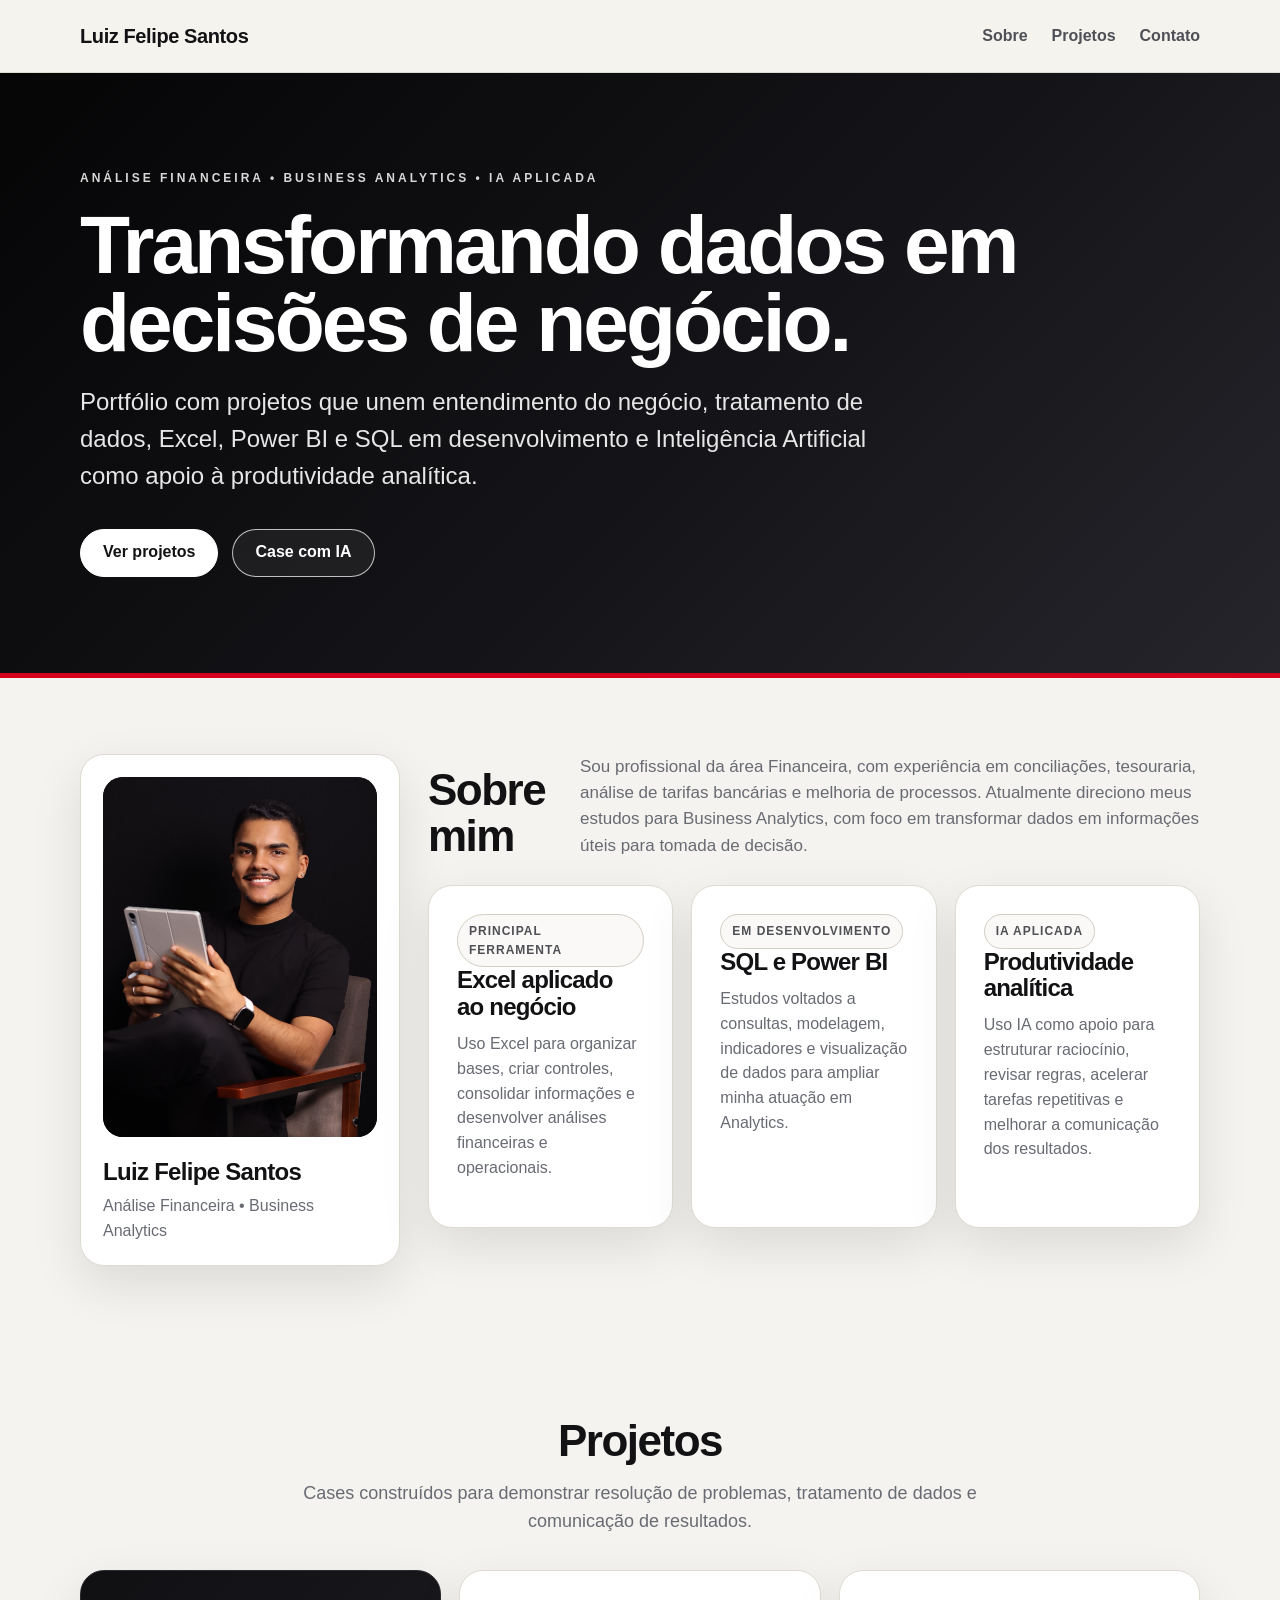
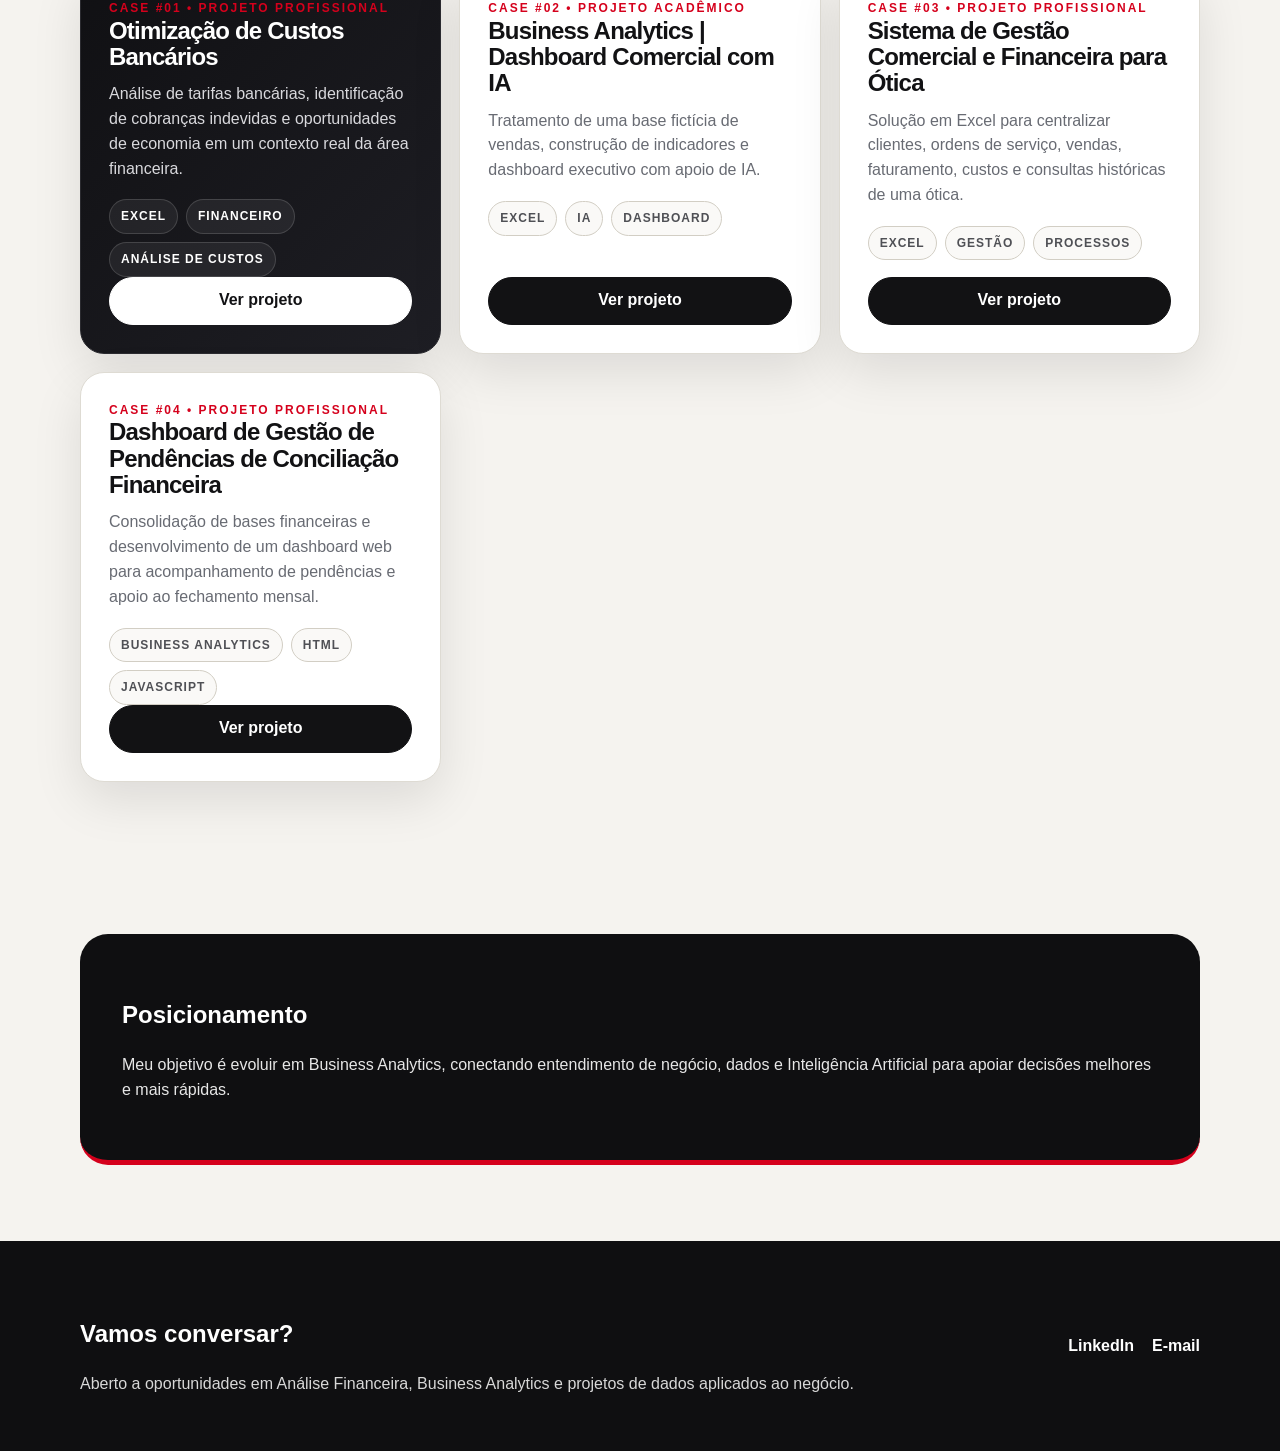
==== index.html @ 240e3f39 "Add files via upload" ====
<!DOCTYPE html>
<html lang="pt-BR">
<head>
  <meta charset="UTF-8">
  <meta name="viewport" content="width=device-width, initial-scale=1.0">
  <title>Luiz Felipe Santos | Portfólio</title>
  <link rel="stylesheet" href="style.css">
</head>
<body>
  <nav class="nav">
    <div class="container nav-inner">
      <a class="logo" href="index.html">Luiz Felipe Santos</a>
      <div class="nav-links">
        <a href="index.html#sobre">Sobre</a>
        <a href="index.html#projetos">Projetos</a>
        <a href="index.html#contato">Contato</a>
      </div>
    </div>
  </nav>

  <header class="hero">
    <div class="container">
      <div class="eyebrow">Análise Financeira • Business Analytics • IA aplicada</div>
      <h1>Transformando dados em decisões de negócio.</h1>
      <p>Portfólio com projetos que unem entendimento do negócio, tratamento de dados, Excel, Power BI e SQL em desenvolvimento e Inteligência Artificial como apoio à produtividade analítica.</p>
      <div class="actions">
        <a class="btn light" href="#projetos">Ver projetos</a>
        <a class="btn outline" href="case-02.html">Case com IA</a>
      </div>
    </div>
  </header>

  <section id="sobre">
    <div class="container about-layout">
      <aside class="profile-card">
        <div class="profile-img">
          <img src="assets/foto-perfil.jpg" alt="Foto de Luiz Felipe Santos">
        </div>
        <h3>Luiz Felipe Santos</h3>
        <p>Análise Financeira • Business Analytics</p>
      </aside>

      <div>
        <div class="section-head">
          <h2>Sobre mim</h2>
          <p>Sou profissional da área Financeira, com experiência em conciliações, tesouraria, análise de tarifas bancárias e melhoria de processos. Atualmente direciono meus estudos para Business Analytics, com foco em transformar dados em informações úteis para tomada de decisão.</p>
        </div>
        <div class="grid three">
          <div class="card">
            <span class="pill">Principal ferramenta</span>
            <h3>Excel aplicado ao negócio</h3>
            <p>Uso Excel para organizar bases, criar controles, consolidar informações e desenvolver análises financeiras e operacionais.</p>
          </div>
          <div class="card">
            <span class="pill">Em desenvolvimento</span>
            <h3>SQL e Power BI</h3>
            <p>Estudos voltados a consultas, modelagem, indicadores e visualização de dados para ampliar minha atuação em Analytics.</p>
          </div>
          <div class="card">
            <span class="pill">IA aplicada</span>
            <h3>Produtividade analítica</h3>
            <p>Uso IA como apoio para estruturar raciocínio, revisar regras, acelerar tarefas repetitivas e melhorar a comunicação dos resultados.</p>
          </div>
        </div>
      </div>
    </div>
  </section>

  <section id="projetos">
    <div class="container">
      <div class="section-head center">
        <h2>Projetos</h2>
        <p>Cases construídos para demonstrar resolução de problemas, tratamento de dados e comunicação de resultados.</p>
      </div>
      <div class="grid three">
        <article class="card project-card featured">
          <div>
            <div class="num">Case #01 • Projeto profissional</div>
            <h3>Otimização de Custos Bancários</h3>
            <p>Análise de tarifas bancárias, identificação de cobranças indevidas e oportunidades de economia em um contexto real da área financeira.</p>
            <div class="tag-list">
              <span class="pill">Excel</span>
              <span class="pill">Financeiro</span>
              <span class="pill">Análise de custos</span>
            </div>
          </div>
          <a class="btn light" href="case-01.html">Ver projeto</a>
        </article>
        <article class="card project-card">
          <div>
            <div class="num">Case #02 • Projeto acadêmico</div>
            <h3>Business Analytics | Dashboard Comercial com IA</h3>
            <p>Tratamento de uma base fictícia de vendas, construção de indicadores e dashboard executivo com apoio de IA.</p>
            <div class="tag-list">
              <span class="pill">Excel</span>
              <span class="pill">IA</span>
              <span class="pill">Dashboard</span>
            </div>
          </div>
          <a class="btn" href="case-02.html">Ver projeto</a>
        </article>
        <article class="card project-card">
          <div>
            <div class="num">Case #03 • Projeto profissional</div>
            <h3>Sistema de Gestão Comercial e Financeira para Ótica</h3>
            <p>Solução em Excel para centralizar clientes, ordens de serviço, vendas, faturamento, custos e consultas históricas de uma ótica.</p>
            <div class="tag-list">
              <span class="pill">Excel</span>
              <span class="pill">Gestão</span>
              <span class="pill">Processos</span>
            </div>
          </div>
          <a class="btn" href="case-03.html">Ver projeto</a>
        </article>

        <article class="card project-card">
          <div>
            <div class="num">Case #04 • Projeto profissional</div>
            <h3>Dashboard de Gestão de Pendências de Conciliação Financeira</h3>
            <p>Consolidação de bases financeiras e desenvolvimento de um dashboard web para acompanhamento de pendências e apoio ao fechamento mensal.</p>
            <div class="tag-list">
              <span class="pill">Business Analytics</span>
              <span class="pill">HTML</span>
              <span class="pill">JavaScript</span>
            </div>
          </div>
          <a class="btn" href="case-04.html">Ver projeto</a>
        </article>
      </div>
    </div>
  </section>

  <section>
    <div class="container">
      <div class="dark-card">
        <h2>Posicionamento</h2>
        <p>Meu objetivo é evoluir em Business Analytics, conectando entendimento de negócio, dados e Inteligência Artificial para apoiar decisões melhores e mais rápidas.</p>
      </div>
    </div>
  </section>

  <footer class="footer" id="contato">
    <div class="container">
      <div>
        <h2>Vamos conversar?</h2>
        <p>Aberto a oportunidades em Análise Financeira, Business Analytics e projetos de dados aplicados ao negócio.</p>
      </div>
      <div>
        <a href="https://www.linkedin.com/in/luizd0sanj0s" target="_blank">LinkedIn</a>
        <a href="mailto:lfelipe.anj0santos@gmail.com">E-mail</a>
      </div>
    </div>
  </footer>
</body>
</html>
---- style.css ----
:root{
  --bg:#f5f3ef; --paper:#ffffff; --ink:#121214; --muted:#686b73; --soft:#efede8;
  --dark:#0b0b0d; --dark2:#17171b; --line:#dedbd3; --red:#d5001c; --gold:#b99a5b;
  --radius:24px; --shadow:0 18px 50px rgba(0,0,0,.10);
  --font:"Inter","Segoe UI",Arial,sans-serif;
}
*{box-sizing:border-box}
html{scroll-behavior:smooth}
body{margin:0;background:var(--bg);color:var(--ink);font-family:var(--font);line-height:1.55}
a{color:inherit;text-decoration:none}
img{max-width:100%;display:block}
.container{width:min(1120px,calc(100% - 40px));margin:0 auto}
.nav{position:sticky;top:0;z-index:20;background:rgba(245,243,239,.94);backdrop-filter:blur(14px);border-bottom:1px solid var(--line)}
.nav-inner{height:72px;display:flex;align-items:center;justify-content:space-between}
.logo{font-weight:900;letter-spacing:-.4px;font-size:20px}
.nav-links{display:flex;gap:24px;align-items:center;color:#4e5056;font-weight:650}
.nav-links a:hover{color:var(--red)}
.hero{background:linear-gradient(135deg,#050506 0%,#141418 55%,#25252b 100%);color:#fff;border-bottom:5px solid var(--red);padding:96px 0}
.eyebrow{font-size:12px;text-transform:uppercase;letter-spacing:3px;font-weight:900;color:#d8d8d8;margin-bottom:18px}
.hero h1{font-size:clamp(42px,7vw,82px);line-height:.96;margin:0 0 20px;letter-spacing:-3px;max-width:940px}
.hero p{font-size:clamp(18px,2.2vw,24px);max-width:830px;color:#e6e6e6;margin:0 0 34px}
.actions,.case-nav{display:flex;gap:14px;flex-wrap:wrap}
.btn{display:inline-flex;align-items:center;justify-content:center;min-height:48px;padding:0 22px;border-radius:999px;border:1px solid var(--ink);font-weight:850;background:var(--ink);color:#fff;transition:.2s;box-shadow:none}
.btn:hover{transform:translateY(-1px);background:var(--red);border-color:var(--red);color:#fff}
.btn.light{background:#fff;color:var(--ink);border-color:#fff}
.btn.light:hover{background:var(--red);border-color:var(--red);color:#fff}
.btn.outline{background:transparent;color:var(--ink);border-color:#9d9d9d}
.hero .btn.outline,.case-hero .btn.outline,.dark-card .btn.outline{color:#fff;border-color:#ffffffb8;background:rgba(255,255,255,.06)}
.hero .btn.outline:hover,.case-hero .btn.outline:hover,.dark-card .btn.outline:hover{border-color:var(--red);background:var(--red);color:#fff}
section{padding:76px 0}
.section-head{display:flex;align-items:end;justify-content:space-between;gap:20px;margin-bottom:26px}
.section-head h2{font-size:clamp(28px,4vw,44px);line-height:1.04;margin:0;letter-spacing:-1.5px}
.section-head p{max-width:620px;margin:0;color:var(--muted);font-size:17px}
.section-head.center{display:block;text-align:center;margin-bottom:34px}
.section-head.center h2{margin-bottom:16px}
.section-head.center p{margin:0 auto;max-width:760px;font-size:18px}
.grid{display:grid;gap:18px}
.grid.two{grid-template-columns:repeat(2,1fr)}
.grid.three{grid-template-columns:repeat(3,1fr)}
.card{background:var(--paper);border:1px solid var(--line);border-radius:var(--radius);padding:28px;box-shadow:var(--shadow)}
.card h3{font-size:24px;line-height:1.1;margin:0 0 12px;letter-spacing:-.8px}
.card p{color:var(--muted);margin:0 0 18px}
.pill{display:inline-flex;align-items:center;border:1px solid #d2cec4;background:#faf9f7;border-radius:999px;padding:7px 11px;font-size:12px;text-transform:uppercase;letter-spacing:1px;font-weight:900;color:#4f5055}
.tag-list{display:flex;gap:8px;flex-wrap:wrap;margin-top:16px}
.about-layout{display:grid;grid-template-columns:320px 1fr;gap:28px;align-items:start}
.profile-card{background:#fff;border:1px solid var(--line);border-radius:var(--radius);padding:22px;box-shadow:var(--shadow)}
.profile-img{border-radius:20px;overflow:hidden;background:#111;margin-bottom:16px}
.profile-card h3{margin:0 0 4px;font-size:24px;letter-spacing:-.7px}
.profile-card p{margin:0;color:var(--muted)}
.profile-note{font-size:12px;color:#777;margin-top:12px;border-top:1px solid var(--line);padding-top:12px}
.project-card{min-height:360px;display:flex;flex-direction:column;justify-content:space-between;position:relative;overflow:hidden}
.project-card.featured{background:linear-gradient(135deg,#101013,#1e1e24);color:#fff;border-color:#2b2b30}
.project-card.featured p{color:#d9d9dd}
.project-card .num{font-weight:900;letter-spacing:2px;color:var(--red);text-transform:uppercase;font-size:12px}
.project-card.featured .pill{background:#ffffff10;color:#fff;border-color:#ffffff25}
.dark-card{background:#0f0f11;color:#fff;border-radius:28px;padding:42px;border-bottom:5px solid var(--red)}
.dark-card p{color:#e7e7e7}
.case-hero{background:linear-gradient(135deg,#050506 0%,#16161a 60%,#25252b 100%);color:#fff;border-bottom:5px solid var(--red);padding:70px 0 86px}
.case-hero h1{font-size:clamp(40px,6vw,72px);line-height:1;margin:0 0 20px;letter-spacing:-2.8px;max-width:960px}
.case-hero p{font-size:20px;max-width:860px;color:#e7e7e7;margin:0}
.case-meta{display:flex;gap:10px;flex-wrap:wrap;margin:30px 0}
.case-nav{margin-top:34px}
.content{padding:68px 0}
.content-grid{display:grid;grid-template-columns:300px 1fr;gap:34px}
.sidebar{position:sticky;top:96px;align-self:start}
.sidebar .card{padding:20px}
.sidebar a{display:block;padding:10px 0;color:var(--muted);font-weight:700;border-bottom:1px solid #ece8df}
.sidebar a:hover{color:var(--red)}
.article{display:grid;gap:22px}
.article-block{background:#fff;border:1px solid var(--line);border-radius:var(--radius);padding:30px;box-shadow:var(--shadow)}
.article-block h2{font-size:30px;margin:0 0 14px;letter-spacing:-1px}
.article-block p{color:#555861;margin:0 0 14px}
.article-block ul{margin:10px 0 0;padding-left:20px;color:#555861}
.article-block li{margin-bottom:8px}
.metric-grid{display:grid;grid-template-columns:repeat(3,1fr);gap:14px}
.metric{background:#faf9f7;border:1px solid #e2ded5;border-radius:18px;padding:18px}
.metric strong{display:block;font-size:24px;margin-bottom:3px}
.metric span{color:var(--muted);font-size:13px}
.evidence-grid{display:grid;grid-template-columns:repeat(3,1fr);gap:16px}
.evidence{background:#fff;border:1px solid var(--line);border-radius:18px;overflow:hidden}
.evidence img{height:185px;width:100%;object-fit:cover;background:#eee}
.evidence .placeholder{height:185px;background:linear-gradient(135deg,#111,#2a2a30);color:#fff;display:grid;place-items:center;text-align:center;font-weight:900;letter-spacing:1px;padding:20px}
.evidence div{padding:14px}
.evidence strong{display:block;margin-bottom:4px}
.evidence span{color:var(--muted);font-size:13px}
.footer{padding:54px 0;background:#0f0f11;color:#fff}
.footer .container{display:flex;justify-content:space-between;gap:24px;align-items:center}
.footer p{margin:0;color:#d8d8d8}
.footer a{font-weight:850;color:#fff;margin-left:16px}
.footer a:hover{color:var(--red)}
@media(max-width:850px){.nav-inner{height:auto;padding:18px 0;gap:16px;align-items:flex-start}.nav-links{gap:12px;flex-wrap:wrap}.hero{padding:70px 0}.section-head{display:block}.section-head p{margin-top:12px}.grid.two,.grid.three,.content-grid,.metric-grid,.evidence-grid,.about-layout{grid-template-columns:1fr}.sidebar{position:static}.footer .container{display:block}.footer a{display:inline-block;margin:14px 14px 0 0}.project-card{min-height:auto}.case-hero{padding:54px 0}}


/* Ajustes finais - inclusão Case #02 */
.profile-img img{width:100%;height:360px;object-fit:cover;object-position:center top;}
.profile-card{overflow:hidden;}
.case-hero .btn.light{background:#fff !important;color:#111 !important;border-color:#fff !important;}
.case-hero .btn.light:hover{background:var(--red) !important;color:#fff !important;border-color:var(--red) !important;}
.section-head.center{max-width:900px;margin-left:auto;margin-right:auto;text-align:center;}
.section-head.center p{margin-left:auto;margin-right:auto;text-align:center;}
.footer .container > div:last-child{display:flex;gap:18px;flex-wrap:wrap;}
.footer a{margin-left:0;}
@media(max-width:850px){.profile-img img{height:300px}.footer .container > div:last-child{margin-top:18px}}
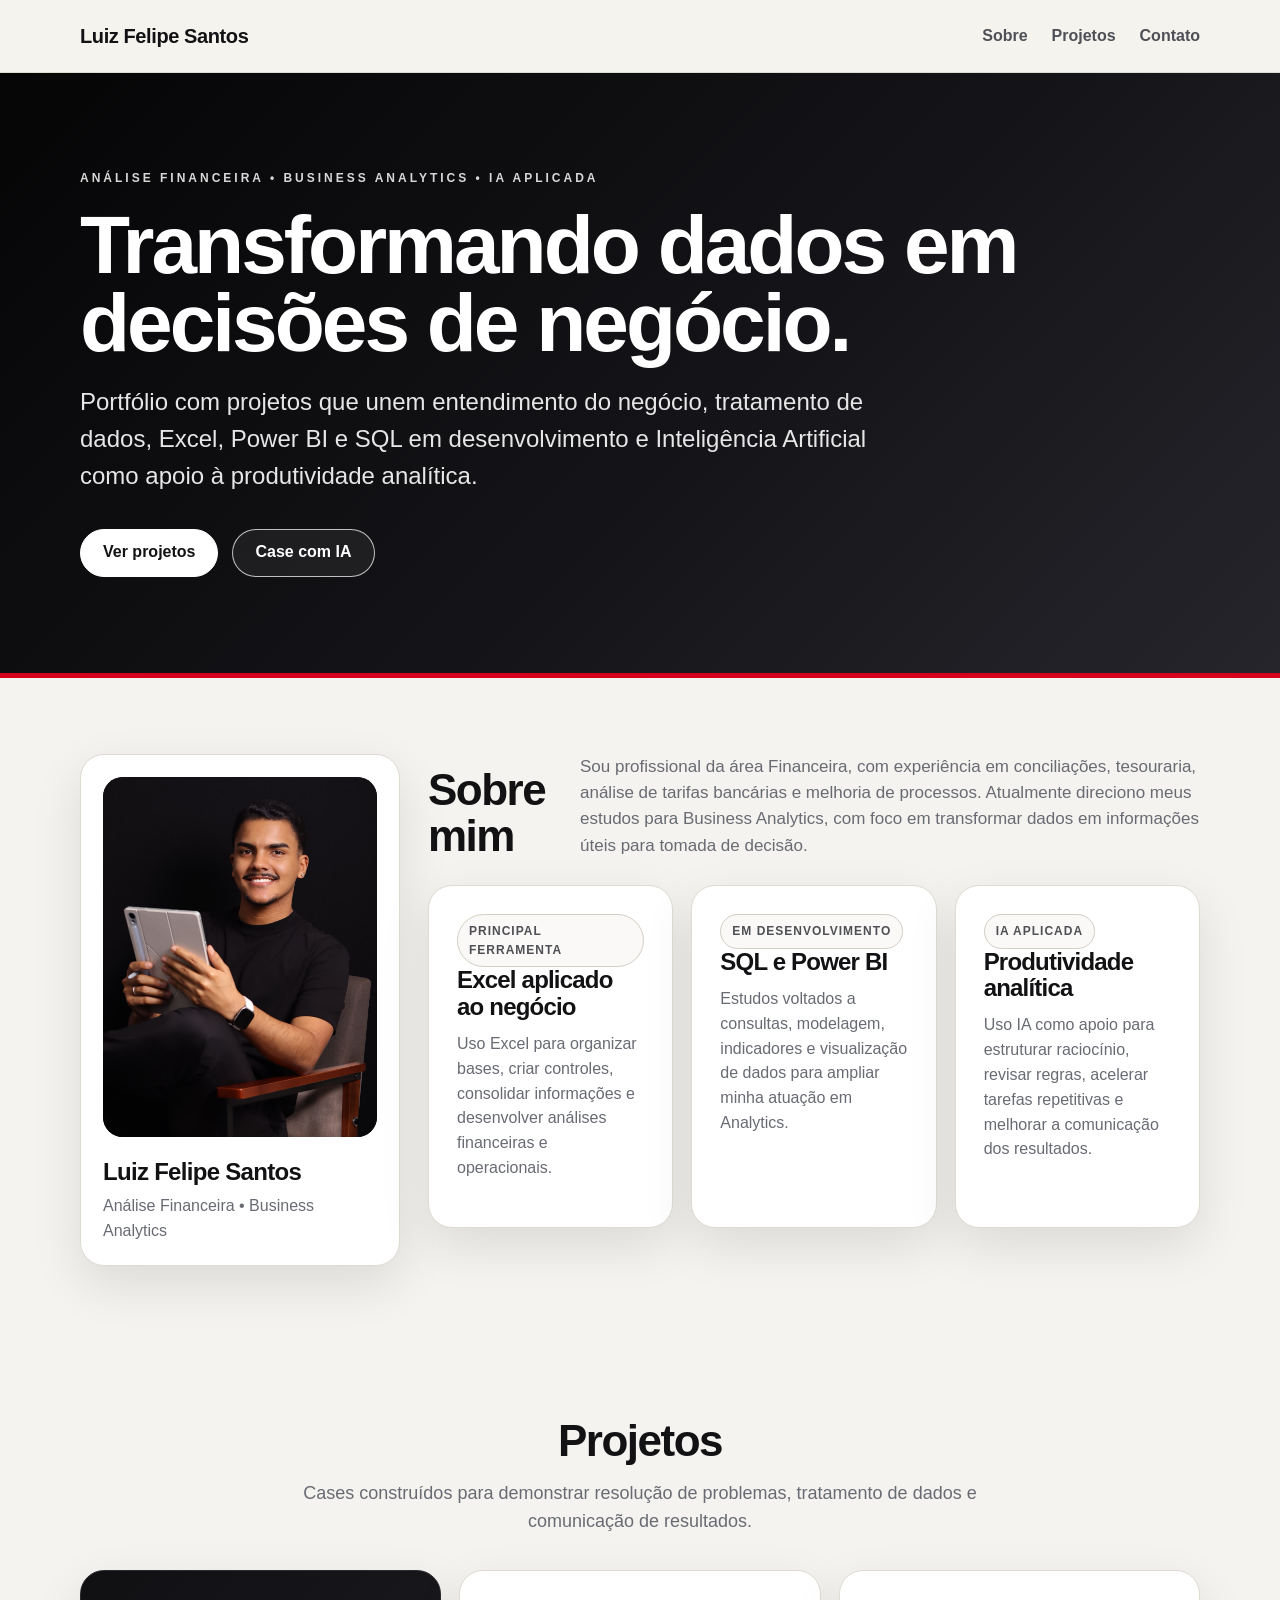
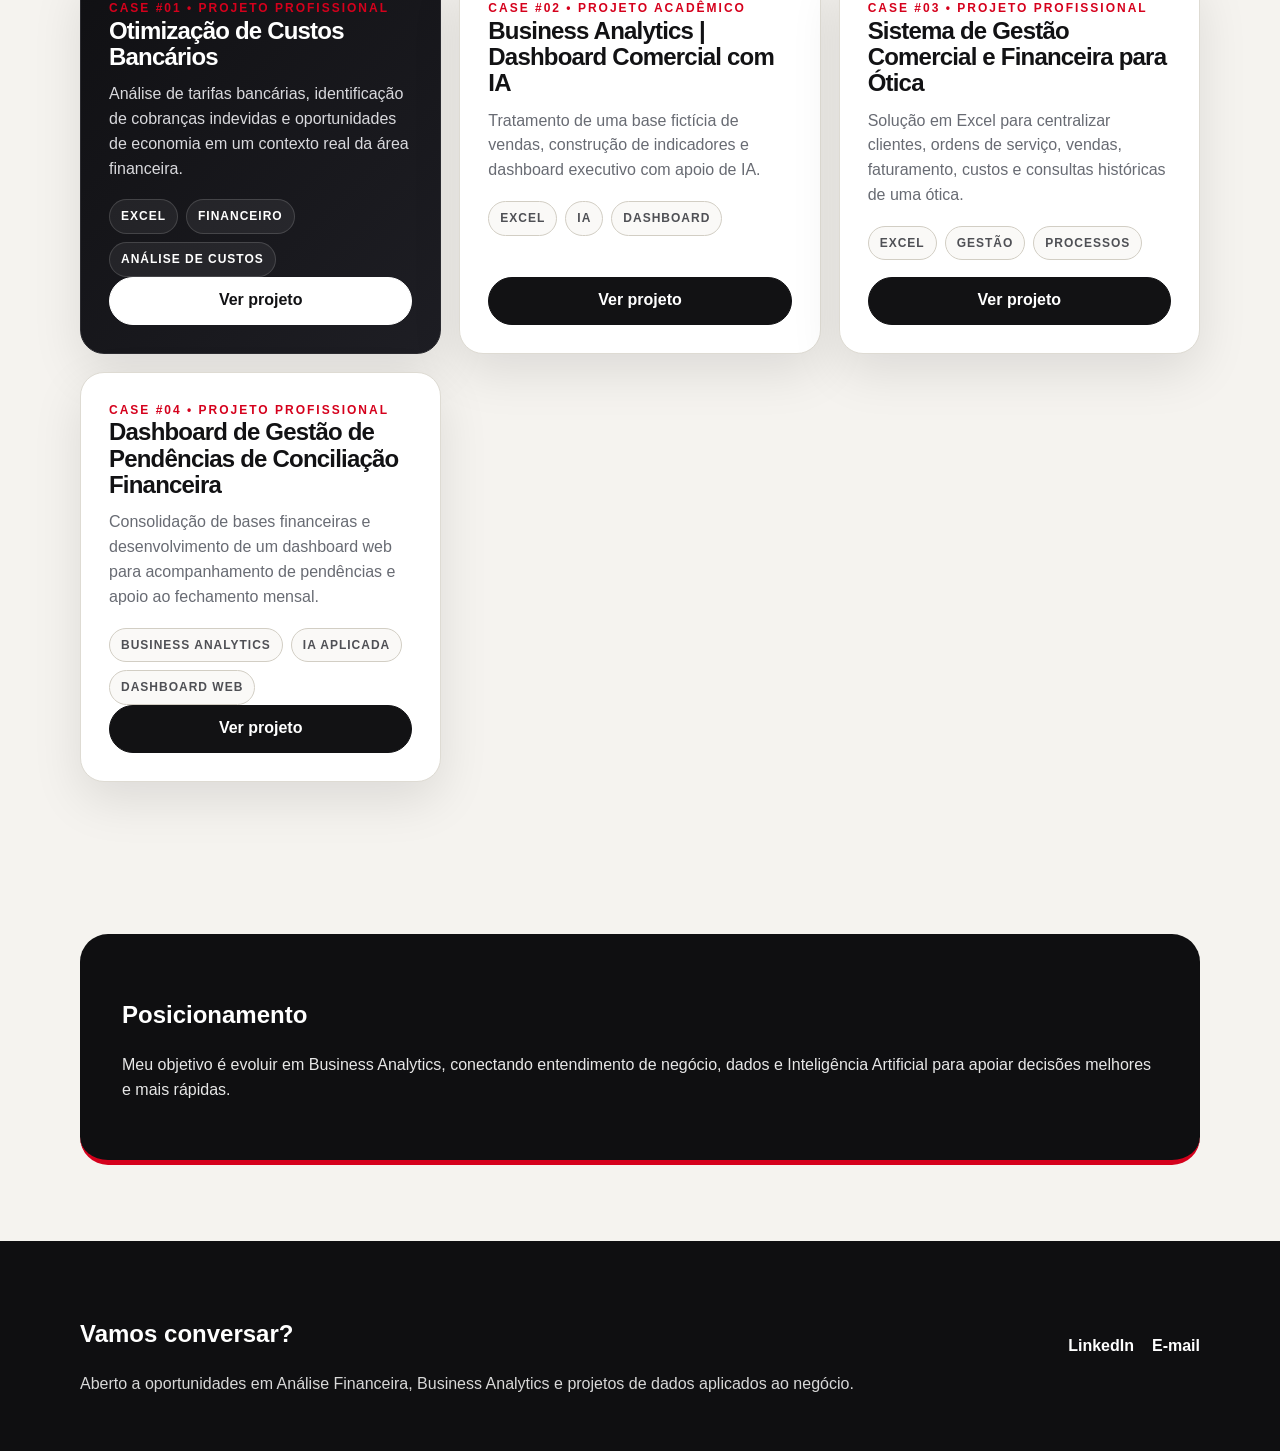
==== commit 4f6677db: "Rename index-corrigido.html to index.html" ====
--- a/index.html
+++ b/index.html
@@ -120,8 +120,8 @@
             <p>Consolidação de bases financeiras e desenvolvimento de um dashboard web para acompanhamento de pendências e apoio ao fechamento mensal.</p>
             <div class="tag-list">
               <span class="pill">Business Analytics</span>
-              <span class="pill">HTML</span>
-              <span class="pill">JavaScript</span>
+              <span class="pill">IA Aplicada</span>
+              <span class="pill">Dashboard Web</span>
             </div>
           </div>
           <a class="btn" href="case-04.html">Ver projeto</a>
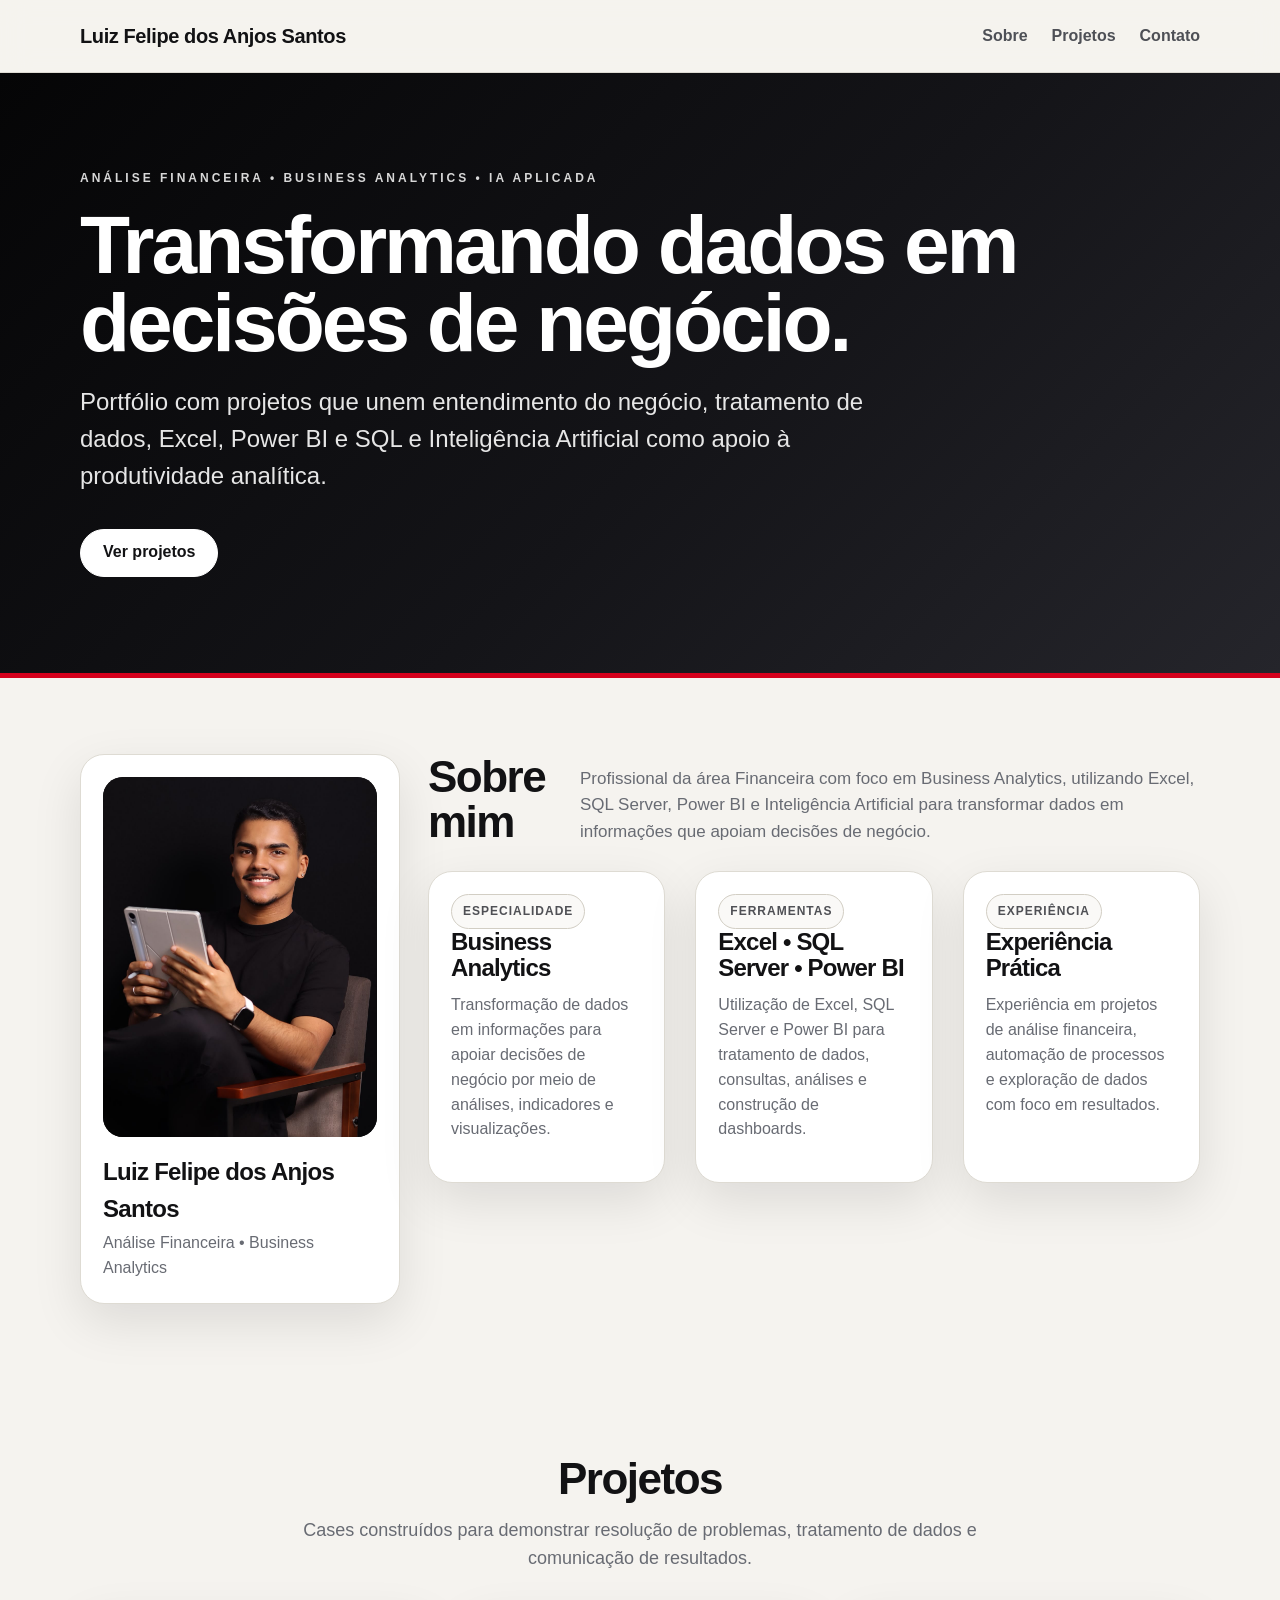
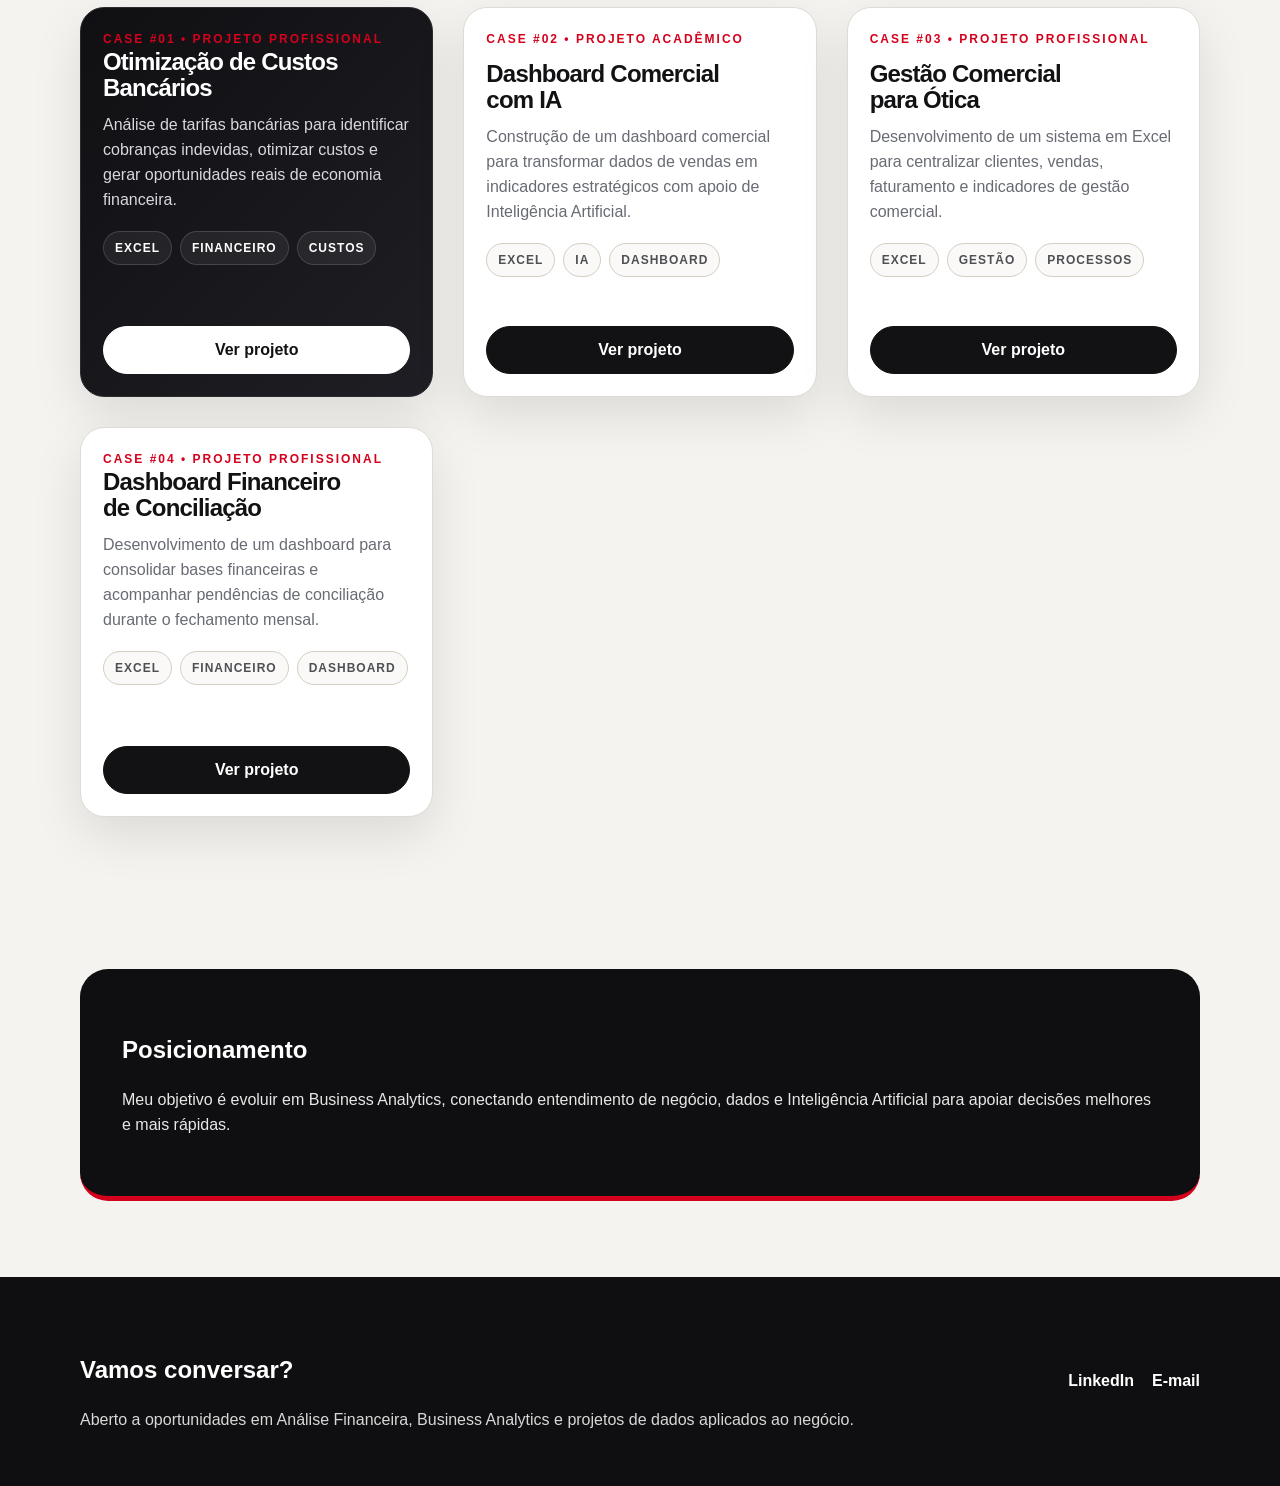
==== commit e2dc9e90: "Melhorias de layout e conteúdo" ====
--- a/index.html
+++ b/index.html
@@ -3,13 +3,13 @@
 <head>
   <meta charset="UTF-8">
   <meta name="viewport" content="width=device-width, initial-scale=1.0">
-  <title>Luiz Felipe Santos | Portfólio</title>
+  <title>Luiz Felipe dos Anjos Santos | Portfólio</title>
   <link rel="stylesheet" href="style.css">
 </head>
 <body>
   <nav class="nav">
     <div class="container nav-inner">
-      <a class="logo" href="index.html">Luiz Felipe Santos</a>
+      <a class="logo" href="index.html">Luiz Felipe dos Anjos Santos</a>
       <div class="nav-links">
         <a href="index.html#sobre">Sobre</a>
         <a href="index.html#projetos">Projetos</a>
@@ -22,10 +22,9 @@
     <div class="container">
       <div class="eyebrow">Análise Financeira • Business Analytics • IA aplicada</div>
       <h1>Transformando dados em decisões de negócio.</h1>
-      <p>Portfólio com projetos que unem entendimento do negócio, tratamento de dados, Excel, Power BI e SQL em desenvolvimento e Inteligência Artificial como apoio à produtividade analítica.</p>
+      <p>Portfólio com projetos que unem entendimento do negócio, tratamento de dados, Excel, Power BI e SQL e Inteligência Artificial como apoio à produtividade analítica.</p>
       <div class="actions">
         <a class="btn light" href="#projetos">Ver projetos</a>
-        <a class="btn outline" href="case-02.html">Case com IA</a>
       </div>
     </div>
   </header>
@@ -36,31 +35,39 @@
         <div class="profile-img">
           <img src="assets/foto-perfil.jpg" alt="Foto de Luiz Felipe Santos">
         </div>
-        <h3>Luiz Felipe Santos</h3>
+        <h3>Luiz Felipe dos Anjos Santos</h3>
         <p>Análise Financeira • Business Analytics</p>
       </aside>
 
       <div>
         <div class="section-head">
           <h2>Sobre mim</h2>
-          <p>Sou profissional da área Financeira, com experiência em conciliações, tesouraria, análise de tarifas bancárias e melhoria de processos. Atualmente direciono meus estudos para Business Analytics, com foco em transformar dados em informações úteis para tomada de decisão.</p>
+          <p>
+Profissional da área Financeira com foco em Business Analytics, utilizando Excel, SQL Server, Power BI e Inteligência Artificial para transformar dados em informações que apoiam decisões de negócio.
+</p>
         </div>
         <div class="grid three">
           <div class="card">
-            <span class="pill">Principal ferramenta</span>
-            <h3>Excel aplicado ao negócio</h3>
-            <p>Uso Excel para organizar bases, criar controles, consolidar informações e desenvolver análises financeiras e operacionais.</p>
-          </div>
+    <span class="pill">Especialidade</span>
+    <h3>Business Analytics</h3>
+    <p>
+        Transformação de dados em informações para apoiar decisões de negócio por meio de análises, indicadores e visualizações.
+    </p>
+</div>
           <div class="card">
-            <span class="pill">Em desenvolvimento</span>
-            <h3>SQL e Power BI</h3>
-            <p>Estudos voltados a consultas, modelagem, indicadores e visualização de dados para ampliar minha atuação em Analytics.</p>
-          </div>
+    <span class="pill">Ferramentas</span>
+    <h3>Excel • SQL Server • Power BI</h3>
+    <p>
+        Utilização de Excel, SQL Server e Power BI para tratamento de dados, consultas, análises e construção de dashboards.
+    </p>
+</div>
           <div class="card">
-            <span class="pill">IA aplicada</span>
-            <h3>Produtividade analítica</h3>
-            <p>Uso IA como apoio para estruturar raciocínio, revisar regras, acelerar tarefas repetitivas e melhorar a comunicação dos resultados.</p>
-          </div>
+    <span class="pill">Experiência</span>
+    <h3>Experiência Prática</h3>
+    <p>
+        Experiência em projetos de análise financeira, automação de processos e exploração de dados com foco em resultados.
+    </p>
+</div>
         </div>
       </div>
     </div>
@@ -76,12 +83,12 @@
         <article class="card project-card featured">
           <div>
             <div class="num">Case #01 • Projeto profissional</div>
-            <h3>Otimização de Custos Bancários</h3>
-            <p>Análise de tarifas bancárias, identificação de cobranças indevidas e oportunidades de economia em um contexto real da área financeira.</p>
+            <h3>Otimização de Custos<br>Bancários</h3>
+            <p>Análise de tarifas bancárias para identificar cobranças indevidas, otimizar custos e gerar oportunidades reais de economia financeira.</p>
             <div class="tag-list">
               <span class="pill">Excel</span>
               <span class="pill">Financeiro</span>
-              <span class="pill">Análise de custos</span>
+              <span class="pill">Custos</span>
             </div>
           </div>
           <a class="btn light" href="case-01.html">Ver projeto</a>
@@ -89,8 +96,8 @@
         <article class="card project-card">
           <div>
             <div class="num">Case #02 • Projeto acadêmico</div>
-            <h3>Business Analytics | Dashboard Comercial com IA</h3>
-            <p>Tratamento de uma base fictícia de vendas, construção de indicadores e dashboard executivo com apoio de IA.</p>
+            <h3><h3>Dashboard Comercial<br>com IA</h3>
+            <p>Construção de um dashboard comercial para transformar dados de vendas em indicadores estratégicos com apoio de Inteligência Artificial.</p>
             <div class="tag-list">
               <span class="pill">Excel</span>
               <span class="pill">IA</span>
@@ -102,8 +109,8 @@
         <article class="card project-card">
           <div>
             <div class="num">Case #03 • Projeto profissional</div>
-            <h3>Sistema de Gestão Comercial e Financeira para Ótica</h3>
-            <p>Solução em Excel para centralizar clientes, ordens de serviço, vendas, faturamento, custos e consultas históricas de uma ótica.</p>
+            <h3><h3>Gestão Comercial<br>para Ótica</h3>
+            <p>Desenvolvimento de um sistema em Excel para centralizar clientes, vendas, faturamento e indicadores de gestão comercial.</p>
             <div class="tag-list">
               <span class="pill">Excel</span>
               <span class="pill">Gestão</span>
@@ -116,12 +123,12 @@
         <article class="card project-card">
           <div>
             <div class="num">Case #04 • Projeto profissional</div>
-            <h3>Dashboard de Gestão de Pendências de Conciliação Financeira</h3>
-            <p>Consolidação de bases financeiras e desenvolvimento de um dashboard web para acompanhamento de pendências e apoio ao fechamento mensal.</p>
+            <h3>Dashboard Financeiro<br>de Conciliação</h3>
+            <p>Desenvolvimento de um dashboard para consolidar bases financeiras e acompanhar pendências de conciliação durante o fechamento mensal.</p>
             <div class="tag-list">
-              <span class="pill">Business Analytics</span>
-              <span class="pill">IA Aplicada</span>
-              <span class="pill">Dashboard Web</span>
+              <span class="pill">Excel</span>
+              <span class="pill">Financeiro</span>
+              <span class="pill">Dashboard</span>
             </div>
           </div>
           <a class="btn" href="case-04.html">Ver projeto</a>
--- a/style.css
+++ b/style.css
@@ -34,10 +34,12 @@
 .section-head.center{display:block;text-align:center;margin-bottom:34px}
 .section-head.center h2{margin-bottom:16px}
 .section-head.center p{margin:0 auto;max-width:760px;font-size:18px}
-.grid{display:grid;gap:18px}
+.grid{display:grid;gap:30px}
 .grid.two{grid-template-columns:repeat(2,1fr)}
-.grid.three{grid-template-columns:repeat(3,1fr)}
-.card{background:var(--paper);border:1px solid var(--line);border-radius:var(--radius);padding:28px;box-shadow:var(--shadow)}
+.grid.three{
+    grid-template-columns:repeat(3,1fr);
+}
+.card{background:var(--paper);border:1px solid var(--line);border-radius:var(--radius);padding:22px;box-shadow:var(--shadow)}
 .card h3{font-size:24px;line-height:1.1;margin:0 0 12px;letter-spacing:-.8px}
 .card p{color:var(--muted);margin:0 0 18px}
 .pill{display:inline-flex;align-items:center;border:1px solid #d2cec4;background:#faf9f7;border-radius:999px;padding:7px 11px;font-size:12px;text-transform:uppercase;letter-spacing:1px;font-weight:900;color:#4f5055}
@@ -48,7 +50,7 @@
 .profile-card h3{margin:0 0 4px;font-size:24px;letter-spacing:-.7px}
 .profile-card p{margin:0;color:var(--muted)}
 .profile-note{font-size:12px;color:#777;margin-top:12px;border-top:1px solid var(--line);padding-top:12px}
-.project-card{min-height:360px;display:flex;flex-direction:column;justify-content:space-between;position:relative;overflow:hidden}
+.project-card{min-height:390px;display:flex;flex-direction:column;justify-content:space-between;position:relative;overflow:hidden}
 .project-card.featured{background:linear-gradient(135deg,#101013,#1e1e24);color:#fff;border-color:#2b2b30}
 .project-card.featured p{color:#d9d9dd}
 .project-card .num{font-weight:900;letter-spacing:2px;color:var(--red);text-transform:uppercase;font-size:12px}
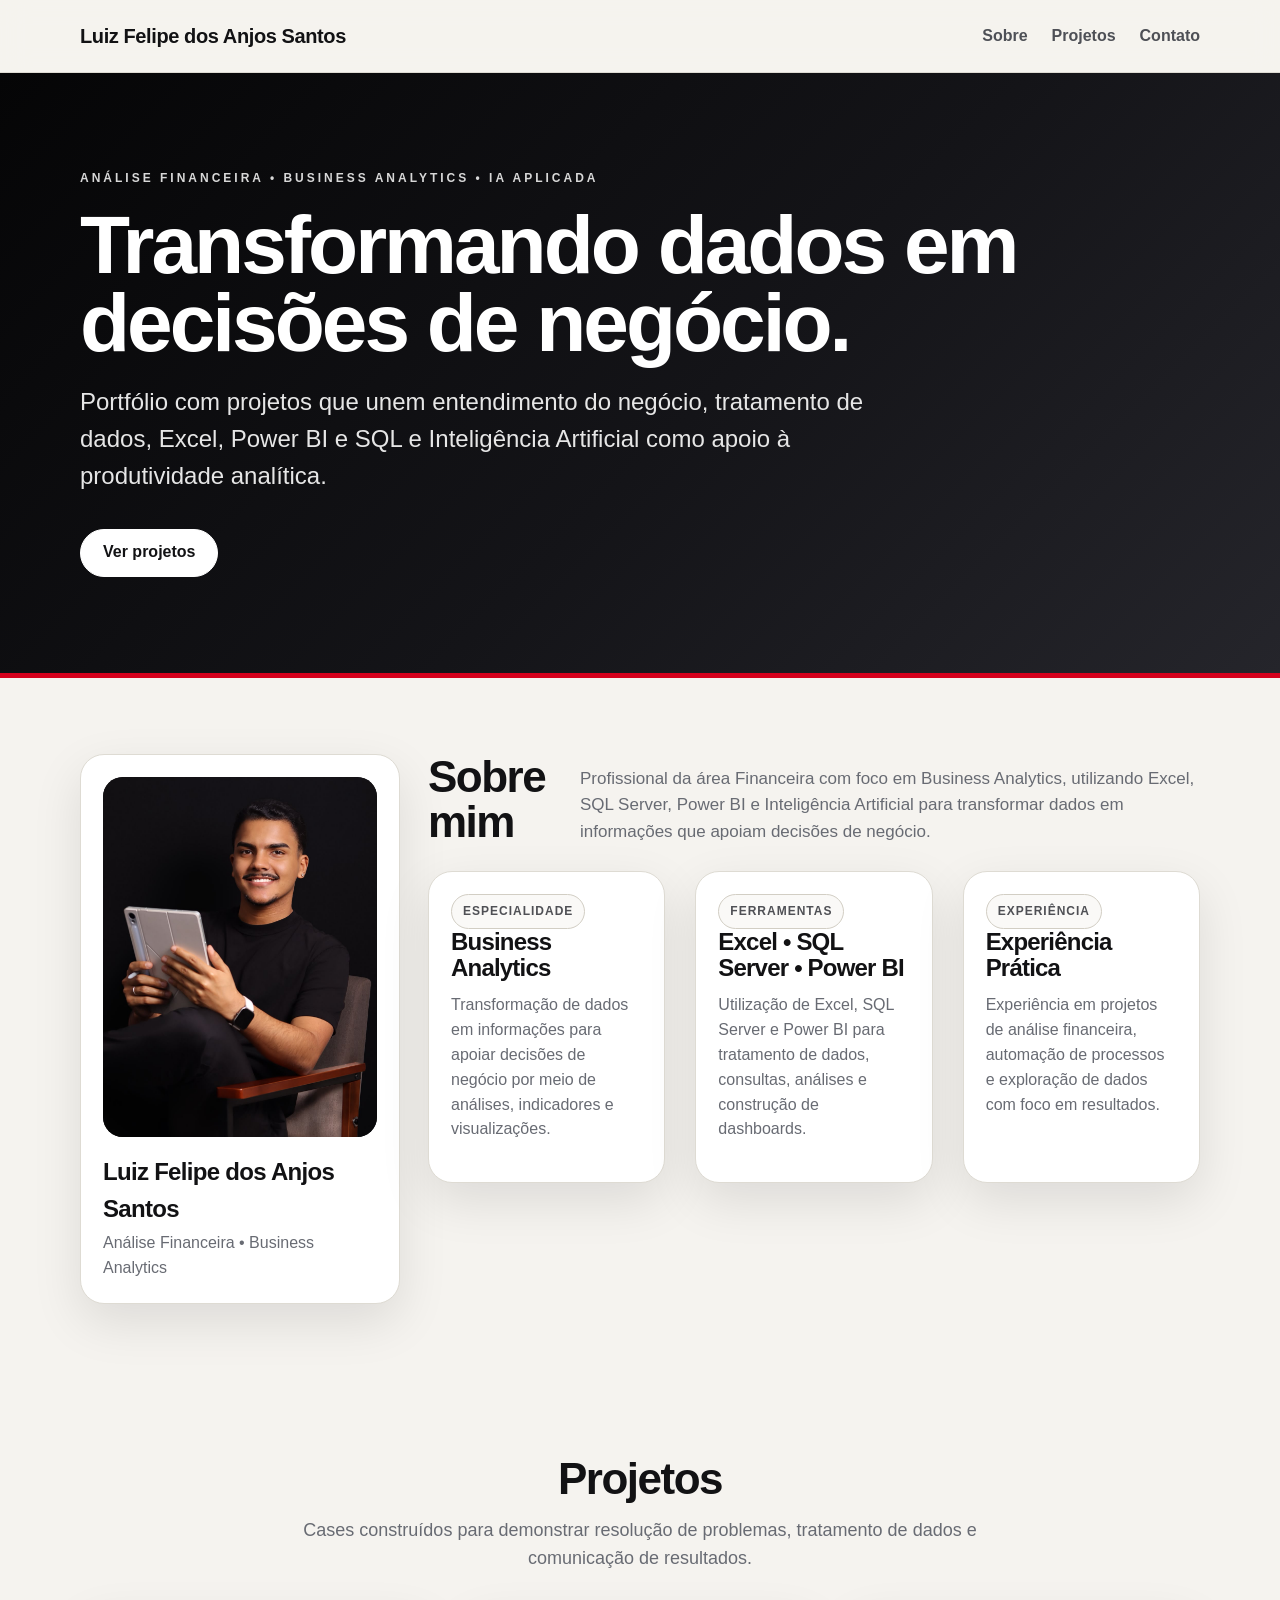
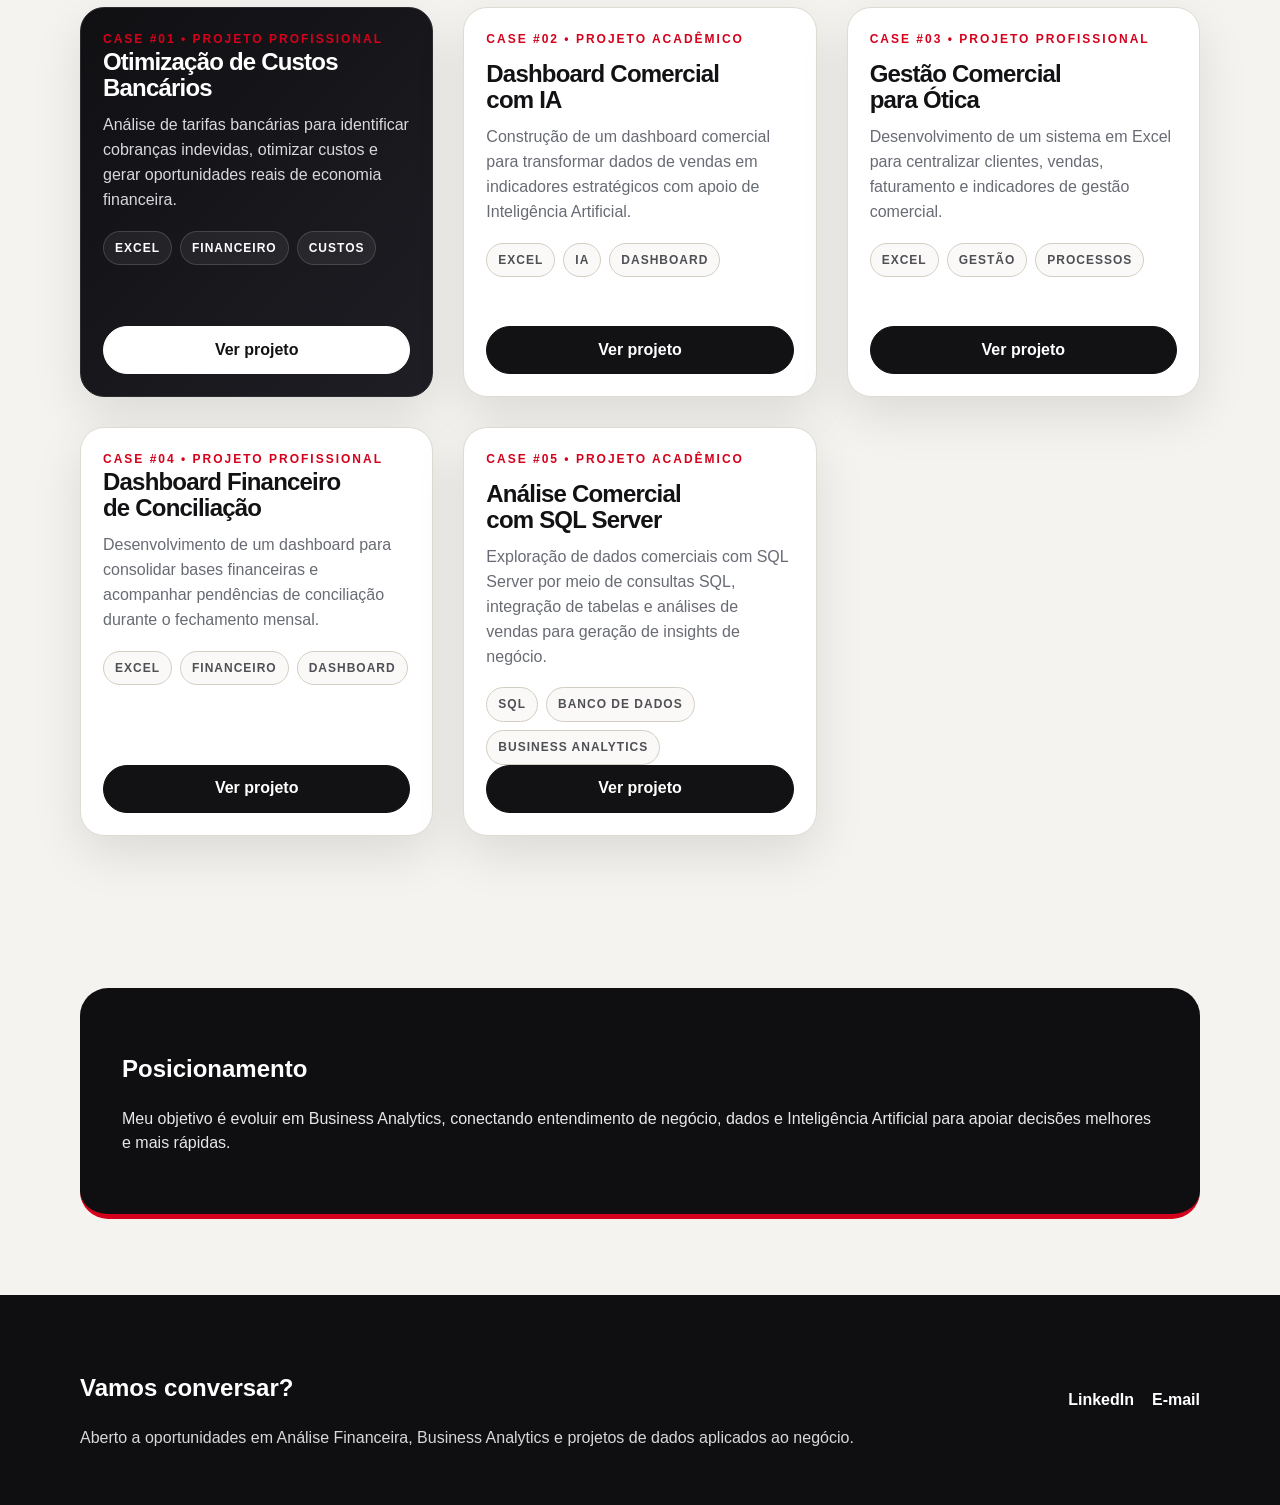
==== commit 2e0c5169: "Atualiza Case #05 do portfólio" ====
--- a/index.html
+++ b/index.html
@@ -133,6 +133,20 @@
           </div>
           <a class="btn" href="case-04.html">Ver projeto</a>
         </article>
+
+        <article class="card project-card">
+          <div>
+            <div class="num">Case #05 • Projeto acadêmico</div>
+            <h3><h3>Análise Comercial <br> com SQL Server</h3>
+            <p>Exploração de dados comerciais com SQL Server por meio de consultas SQL, integração de tabelas e análises de vendas para geração de insights de negócio.</p>
+            <div class="tag-list">
+              <span class="pill">SQL</span>
+              <span class="pill">Banco de Dados</span>
+              <span class="pill">Business Analytics</span>
+            </div>
+          </div>
+          <a class="btn" href="case-05.html">Ver projeto</a>
+        </article>
       </div>
     </div>
   </section>
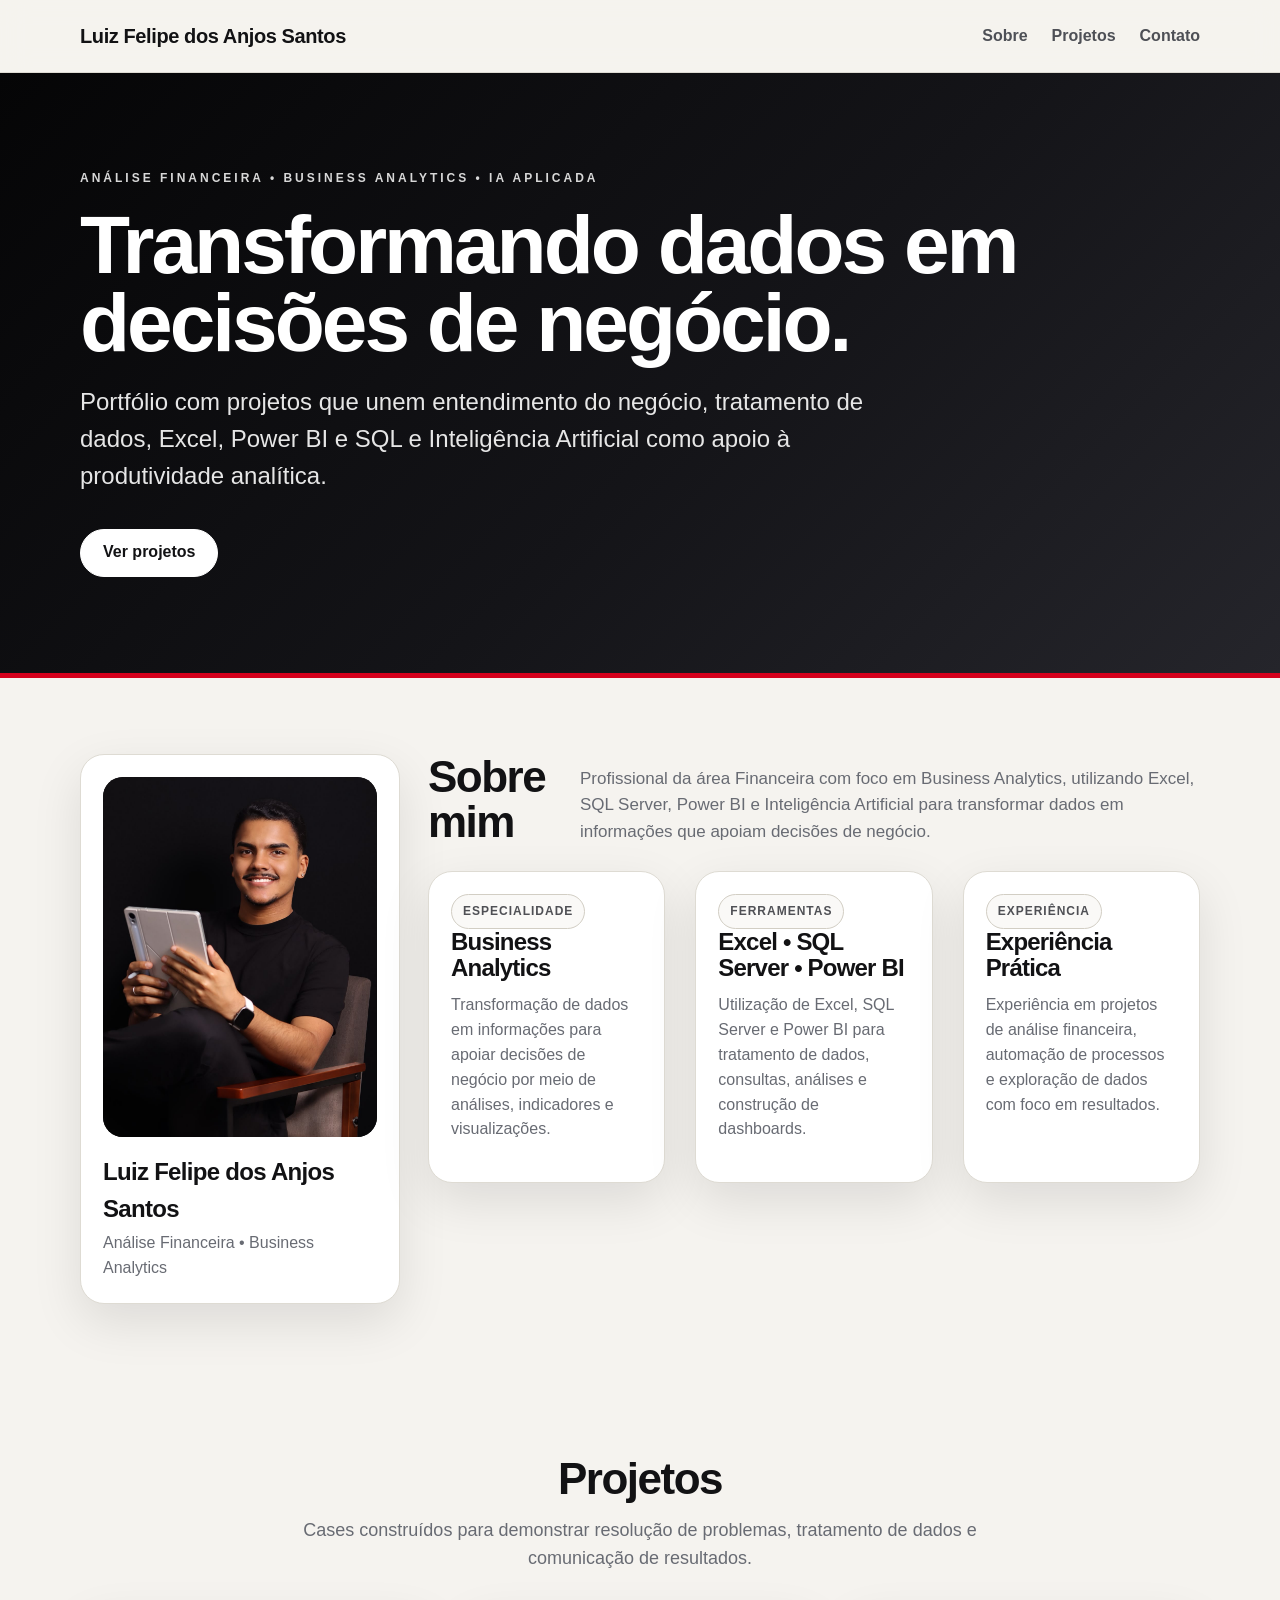
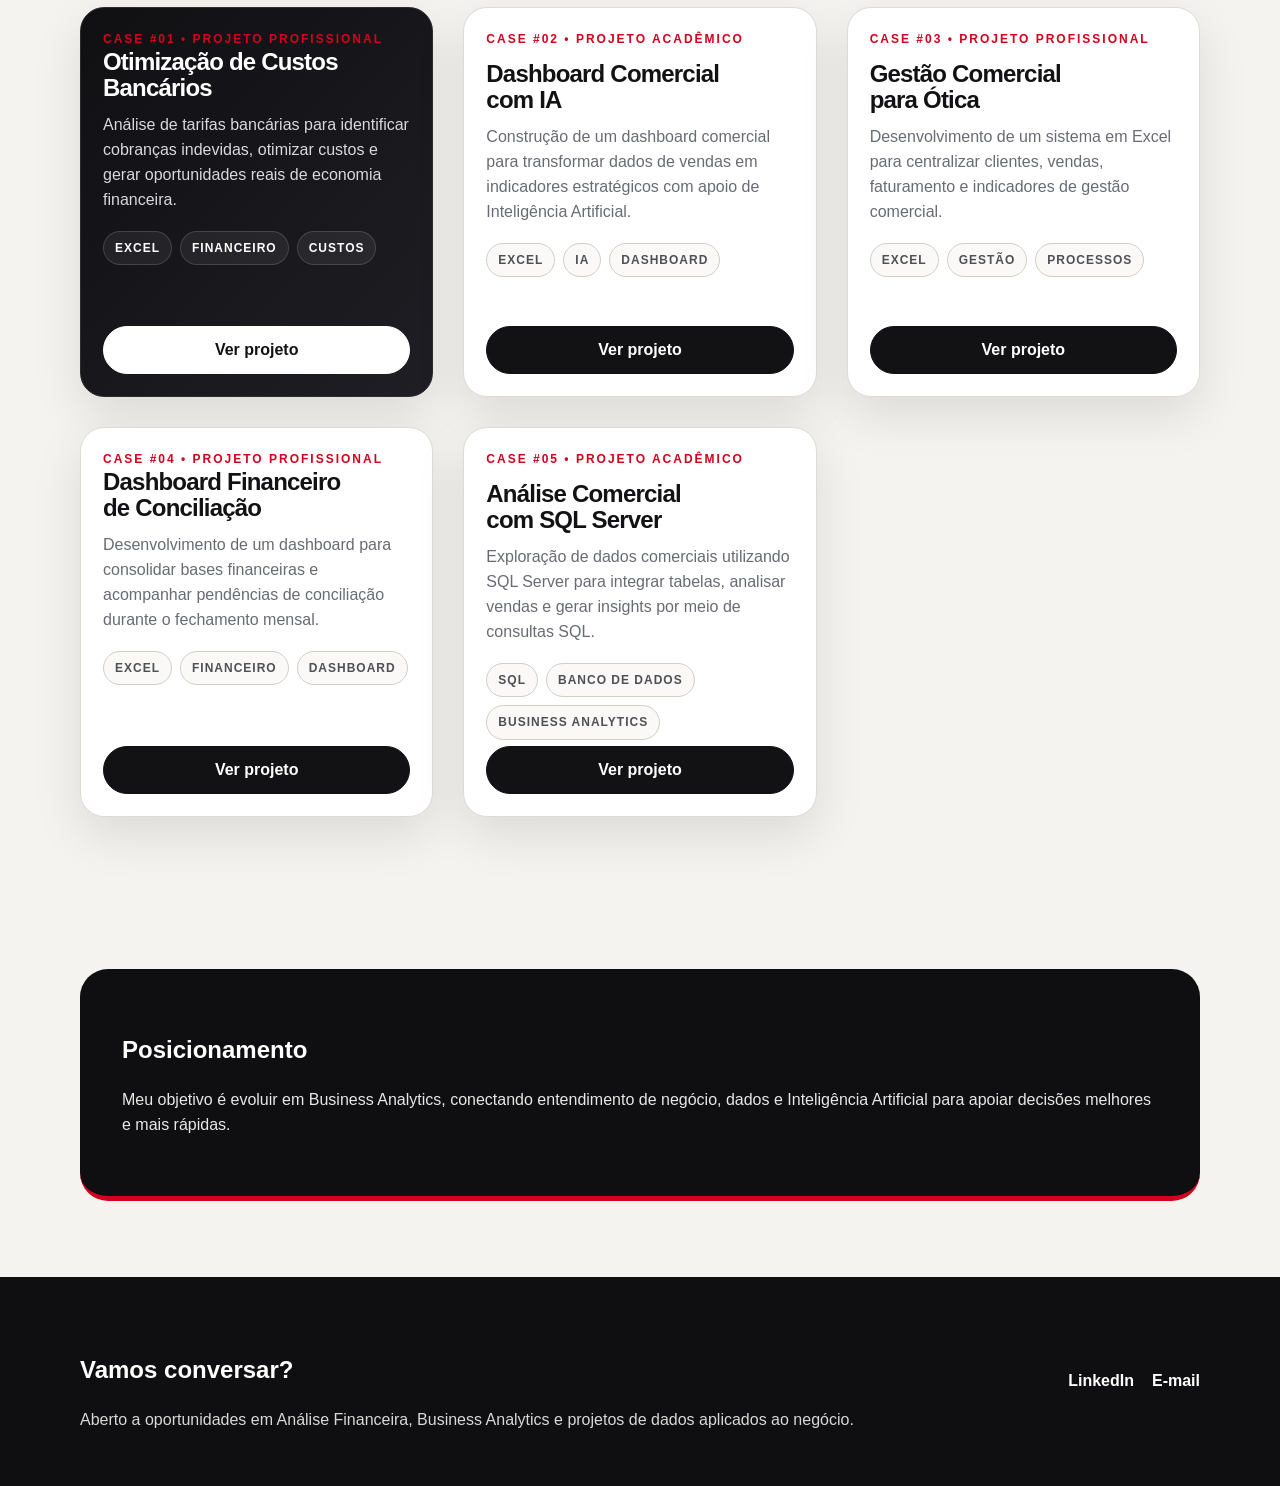
==== commit dd619b01: "Melhora apresentação do Case #05" ====
--- a/index.html
+++ b/index.html
@@ -138,7 +138,7 @@
           <div>
             <div class="num">Case #05 • Projeto acadêmico</div>
             <h3><h3>Análise Comercial <br> com SQL Server</h3>
-            <p>Exploração de dados comerciais com SQL Server por meio de consultas SQL, integração de tabelas e análises de vendas para geração de insights de negócio.</p>
+            <p>Exploração de dados comerciais utilizando SQL Server para integrar tabelas, analisar vendas e gerar insights por meio de consultas SQL.</p>
             <div class="tag-list">
               <span class="pill">SQL</span>
               <span class="pill">Banco de Dados</span>
--- a/style.css
+++ b/style.css
@@ -103,3 +103,21 @@
 .footer .container > div:last-child{display:flex;gap:18px;flex-wrap:wrap;}
 .footer a{margin-left:0;}
 @media(max-width:850px){.profile-img img{height:300px}.footer .container > div:last-child{margin-top:18px}}
+/* ==========================
+   Evidências dos Cases
+========================== */
+
+.evidence-img{
+    width:100%;
+    border-radius:14px;
+    margin:18px 0 40px;
+    box-shadow:0 10px 24px rgba(0,0,0,.10);
+}
+
+.evidence-subtitle{
+    margin-top:24px;
+    margin-bottom:12px;
+    font-size:1rem;
+    font-weight:700;
+    color:#111;
+}
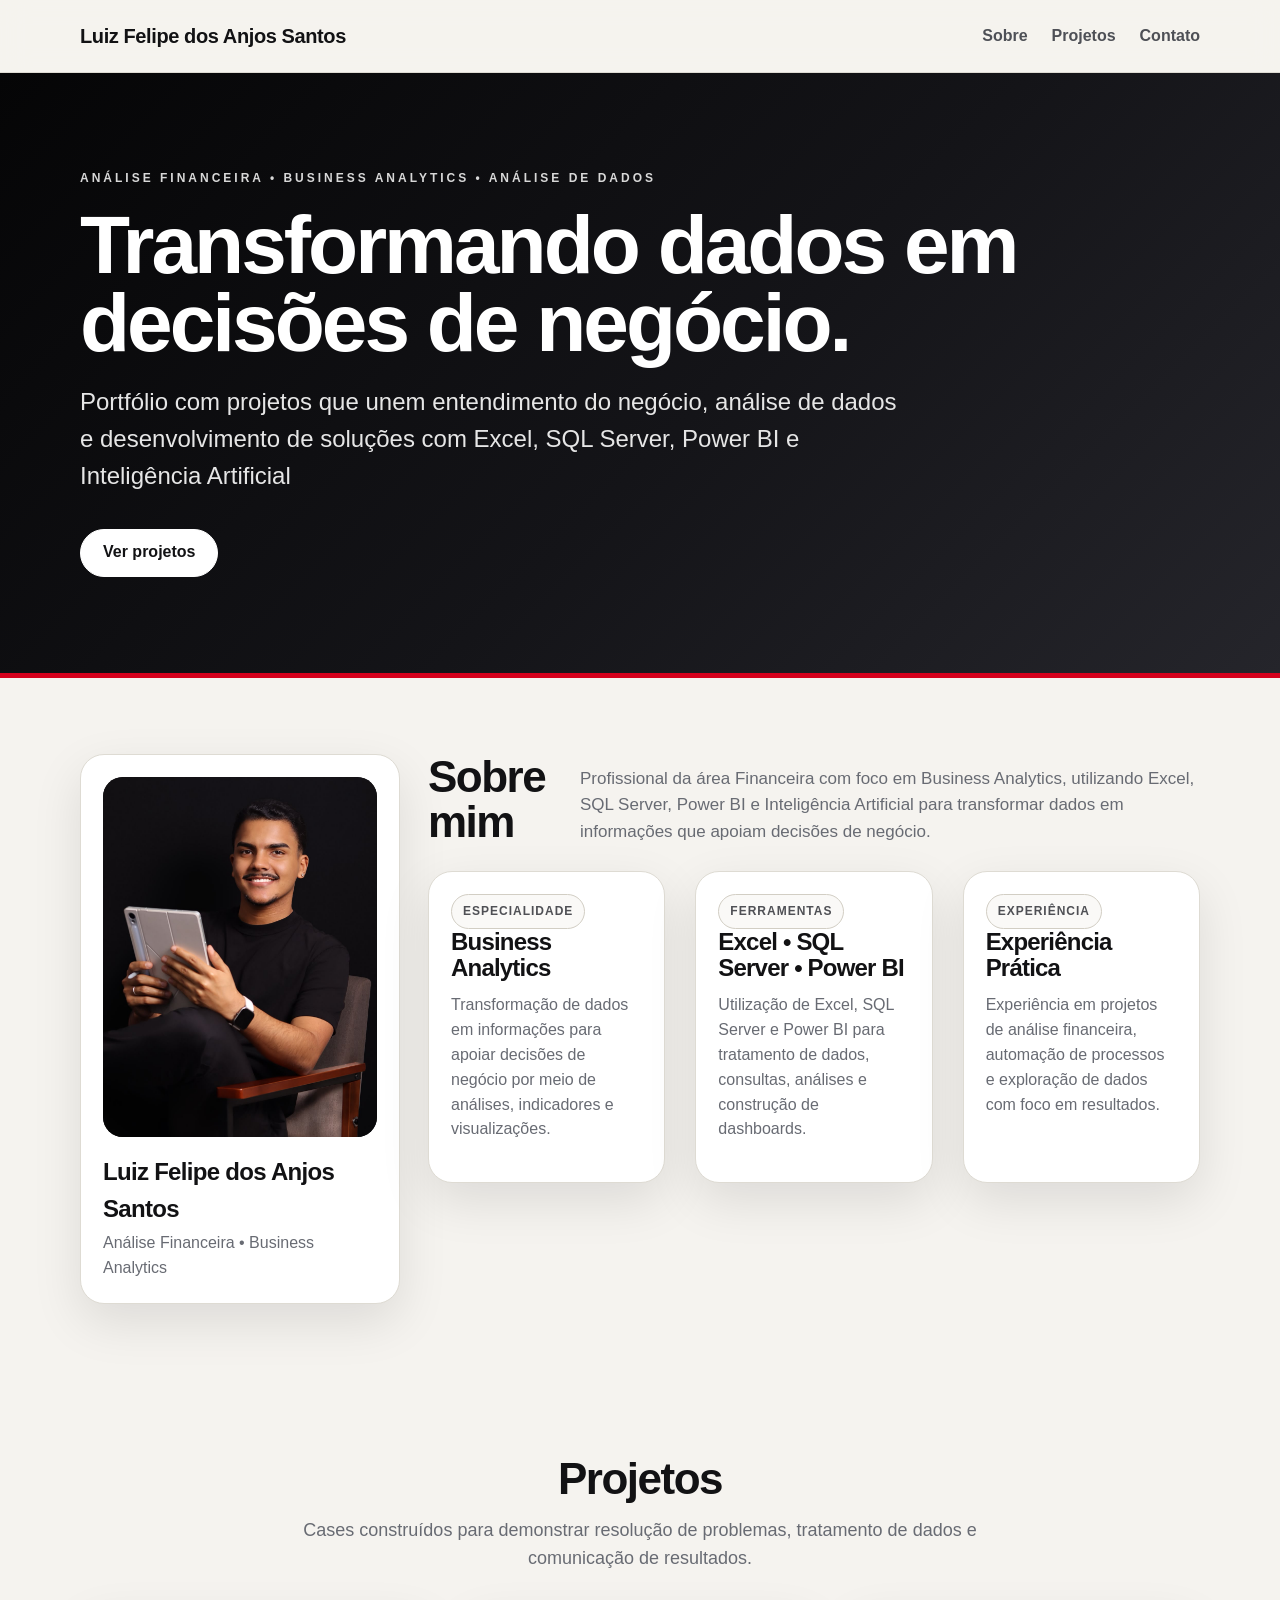
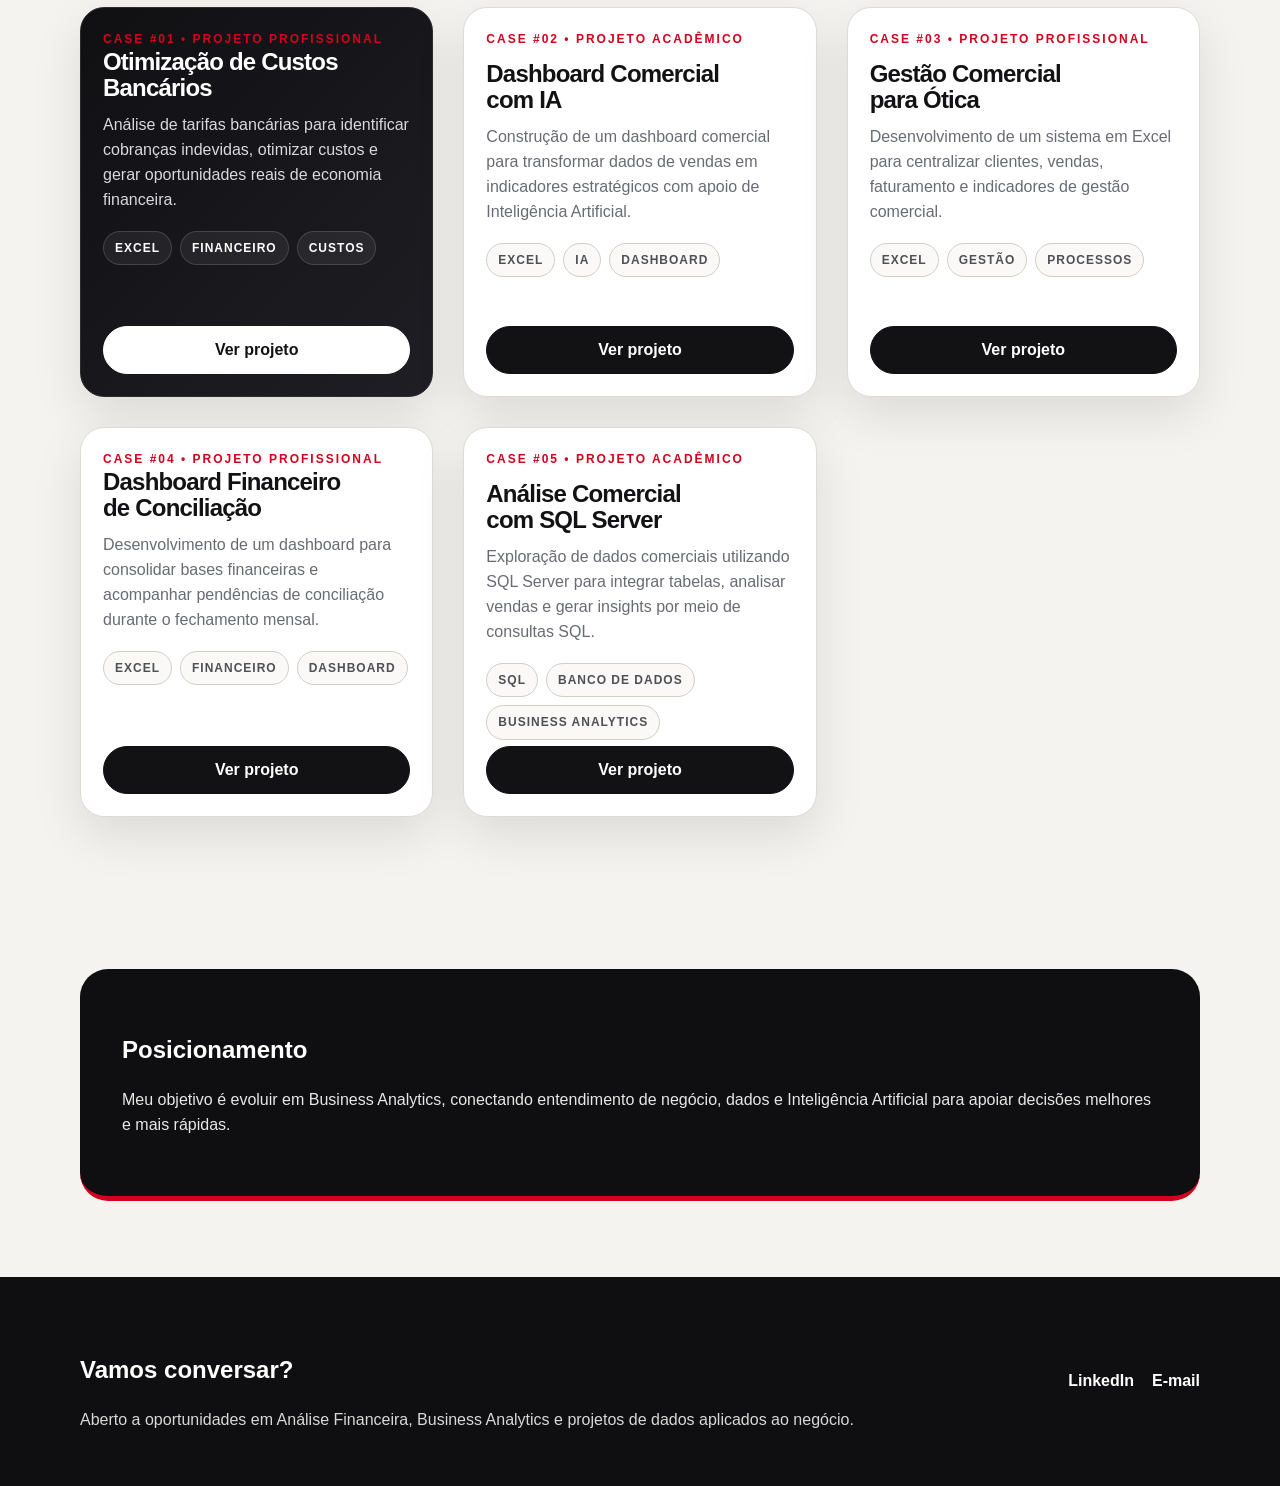
==== commit fbd1e025: "Ajuste do Home" ====
--- a/index.html
+++ b/index.html
@@ -20,9 +20,9 @@
 
   <header class="hero">
     <div class="container">
-      <div class="eyebrow">Análise Financeira • Business Analytics • IA aplicada</div>
+      <div class="eyebrow">Análise Financeira • Business Analytics • Análise de Dados</div>
       <h1>Transformando dados em decisões de negócio.</h1>
-      <p>Portfólio com projetos que unem entendimento do negócio, tratamento de dados, Excel, Power BI e SQL e Inteligência Artificial como apoio à produtividade analítica.</p>
+      <p>Portfólio com projetos que unem entendimento do negócio, análise de dados e desenvolvimento de soluções com Excel, SQL Server, Power BI e Inteligência Artificial</p>
       <div class="actions">
         <a class="btn light" href="#projetos">Ver projetos</a>
       </div>
@@ -168,7 +168,7 @@
       </div>
       <div>
         <a href="https://www.linkedin.com/in/luizd0sanj0s" target="_blank">LinkedIn</a>
-        <a href="mailto:lfelipe.anj0santos@gmail.com">E-mail</a>
+        <a href="mailto:lipe013santos@gmail.com">E-mail</a>
       </div>
     </div>
   </footer>
